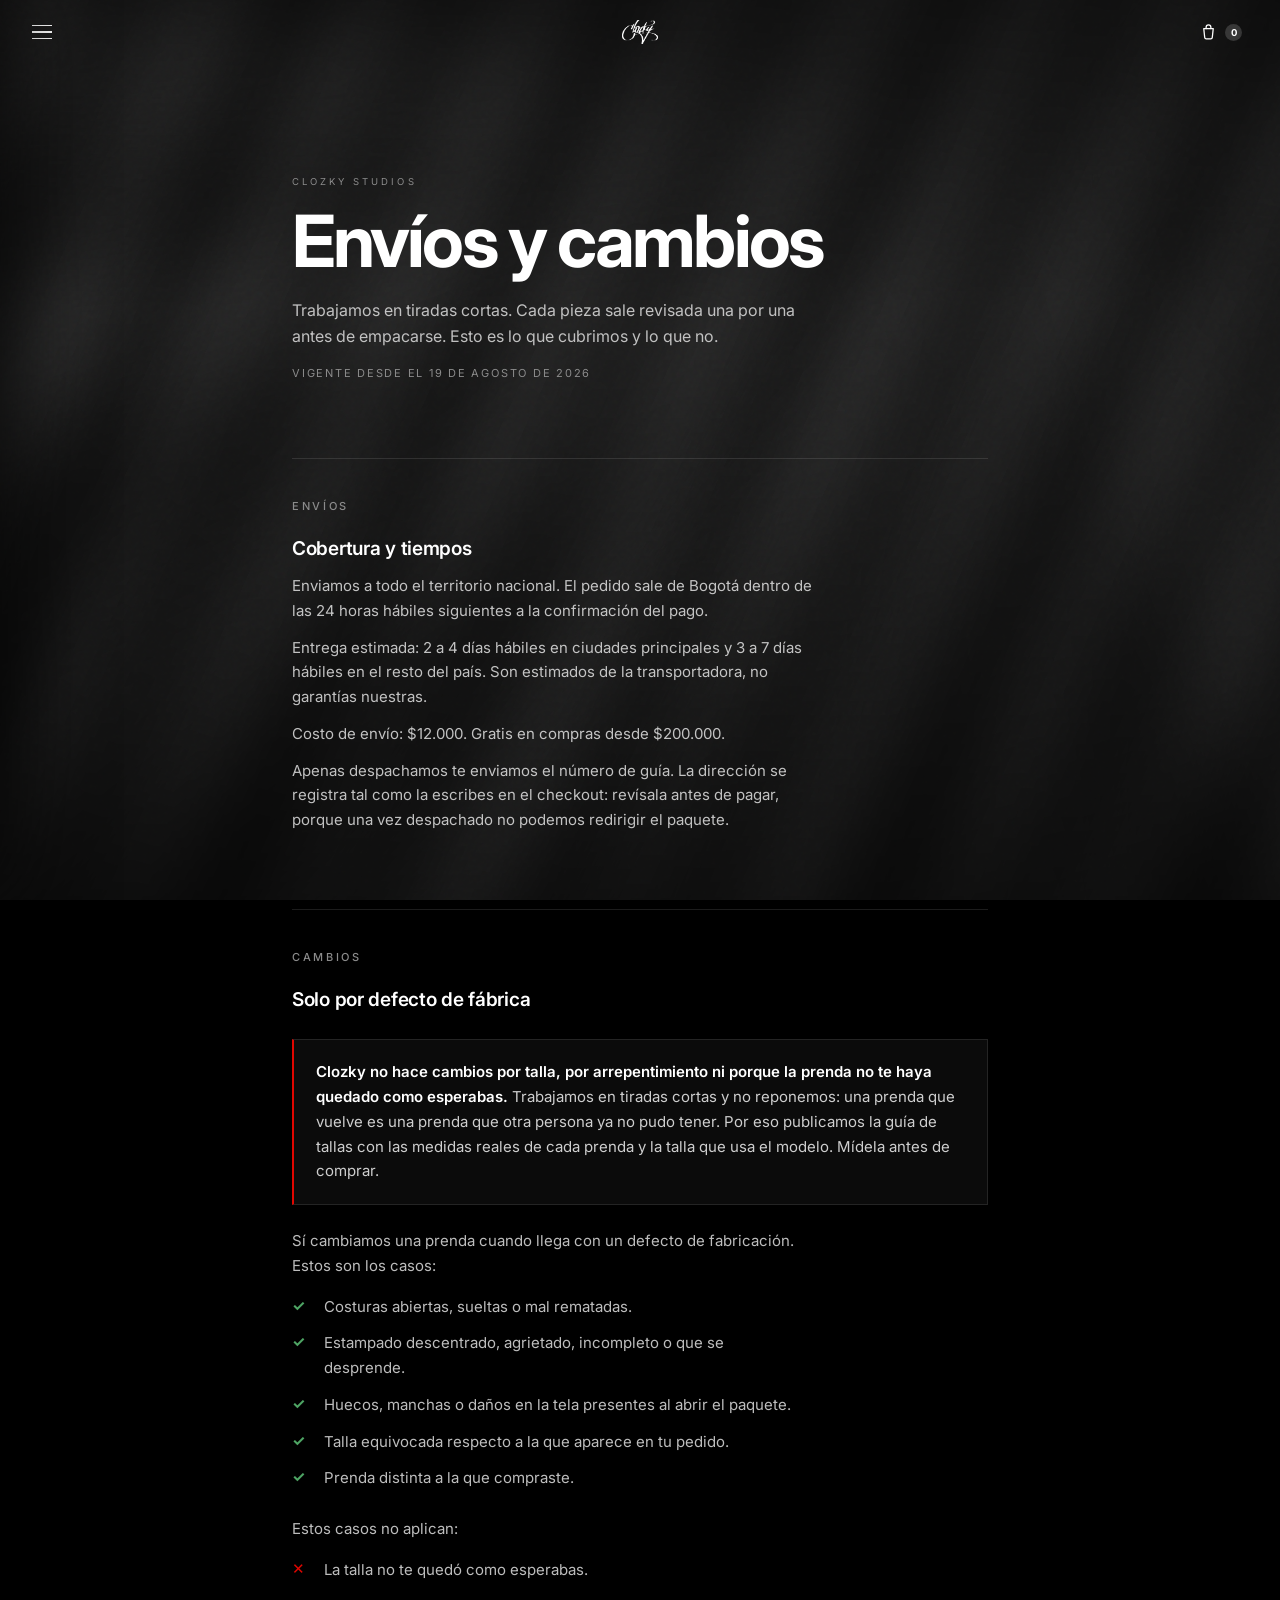
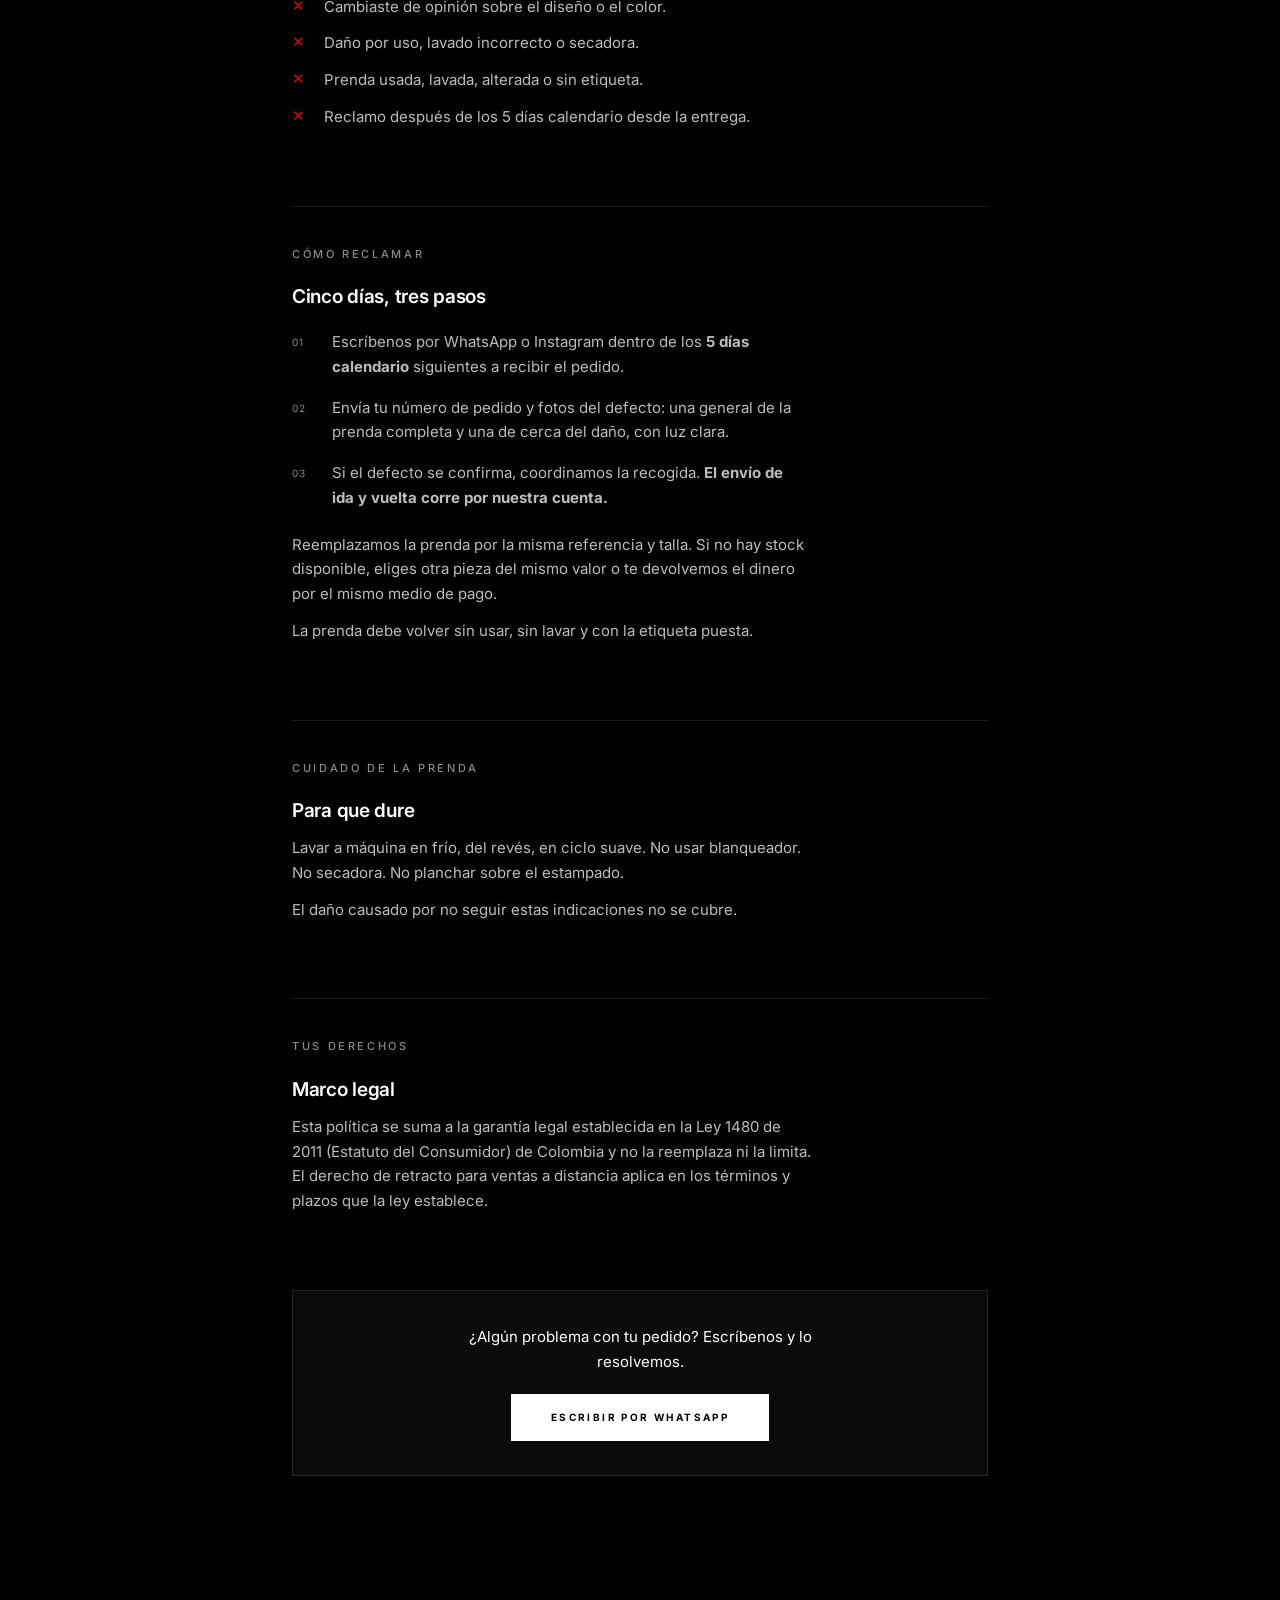
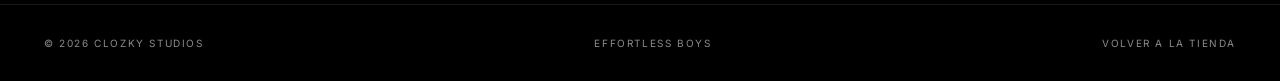
==== cambios.html @ a9b3b3fe "chore: guardar rediseño effortless y sanear el repo Todo el rediseño (shell.css/js, cart.js, product" ====
<!DOCTYPE html>
<html lang="es">
<head>
<meta charset="UTF-8">
<meta name="viewport" content="width=device-width, initial-scale=1.0">
<title>Envíos y cambios — Clozky</title>
<meta name="description" content="Política de envíos y cambios de Clozky Studios. Cambios únicamente por defecto de fábrica.">
<link rel="icon" type="image/png" href="assets/mascot.png">
<link rel="preconnect" href="https://fonts.googleapis.com">
<link rel="preconnect" href="https://fonts.gstatic.com" crossorigin>
<link href="https://fonts.googleapis.com/css2?family=Inter:wght@300;400;500;600;700&display=swap" rel="stylesheet">
<link rel="stylesheet" href="shell.css">
<style>
*,*::before,*::after{margin:0;padding:0;box-sizing:border-box}
html{scroll-behavior:smooth}
body{background:#000;color:#fff;font-family:'Inter',system-ui,sans-serif;
  font-size:15px;line-height:1.65;overflow-x:hidden;-webkit-font-smoothing:antialiased}
img{display:block;max-width:100%}
a{color:inherit}
button{font:inherit;color:inherit;background:none;border:0;cursor:pointer}

.doc{max-width:760px;margin:0 auto;
  padding:calc(var(--header-h) + clamp(48px,9vw,110px)) clamp(20px,5vw,32px) clamp(70px,10vw,130px)}

.doc__kicker{font-size:9.5px;letter-spacing:.32em;text-transform:uppercase;color:var(--gray-light)}
.doc h1{margin-top:16px;font-size:clamp(34px,7vw,72px);font-weight:700;
  letter-spacing:-.04em;line-height:.96}
.doc__lede{margin-top:22px;font-size:16px;color:rgba(255,255,255,.72);max-width:52ch}
.doc__updated{margin-top:14px;font-size:11px;letter-spacing:.16em;text-transform:uppercase;color:var(--gray-light)}

section{margin-top:clamp(44px,7vw,76px);padding-top:clamp(26px,4vw,38px);
  border-top:1px solid rgba(255,255,255,.11)}
section h2{font-size:11px;letter-spacing:.24em;text-transform:uppercase;
  color:var(--gray-light);font-weight:500;margin-bottom:18px}
section h3{font-size:19px;font-weight:600;letter-spacing:-.015em;margin-bottom:10px}
section p{color:rgba(255,255,255,.74);max-width:58ch}
section p + p{margin-top:12px}

ul{list-style:none;margin-top:16px;display:grid;gap:12px}
li{display:grid;grid-template-columns:20px 1fr;gap:12px;align-items:start;
  color:rgba(255,255,255,.74);max-width:56ch}
li .mk{font-weight:700;line-height:1.5}
li.yes .mk{color:#4ea564}
li.no  .mk{color:var(--red)}

.callout{
  margin-top:24px;padding:20px 22px;
  background:rgba(255,255,255,.045);
  border:1px solid rgba(255,255,255,.10);
  border-left:2px solid var(--red);
}
.callout p{color:rgba(255,255,255,.8);max-width:none}
.callout strong{color:#fff;font-weight:600}

.steps{counter-reset:s;margin-top:18px;display:grid;gap:16px}
.step{display:grid;grid-template-columns:26px 1fr;gap:14px;align-items:start}
.step::before{
  counter-increment:s;content:counter(s,decimal-leading-zero);
  font-size:10px;letter-spacing:.14em;color:var(--gray-light);padding-top:4px;
}
.step p{max-width:52ch}

.contact{
  margin-top:clamp(44px,7vw,76px);padding:clamp(24px,4vw,34px);
  background:rgba(255,255,255,.045);
  border:1px solid rgba(255,255,255,.10);
  text-align:center;
}
.contact p{margin:0 auto;max-width:44ch}
.contact a.cta{
  display:inline-block;margin-top:20px;padding:15px 40px;
  background:#fff;color:#000;text-decoration:none;
  font-size:10px;letter-spacing:.24em;text-transform:uppercase;font-weight:700;
  transition:transform 160ms var(--ease-out);
}
.contact a.cta:active{transform:scale(.98)}

footer{border-top:1px solid rgba(255,255,255,.09);padding:30px clamp(20px,5vw,44px);
  display:flex;justify-content:space-between;gap:18px;flex-wrap:wrap;
  font-size:10px;letter-spacing:.16em;text-transform:uppercase;color:var(--gray-light)}
footer a{text-decoration:none}
footer a:hover{color:#fff}
</style>
</head>
<body>

<div class="atmos" aria-hidden="true">
    <div class="atmos__layer atmos__layer--a"></div>
    <div class="atmos__layer atmos__layer--b"></div>
    <div class="atmos__scrim"></div>
    <div class="atmos__grain"></div>
</div>

<header class="hdr">
    <div class="hdr__side">
        <button class="burger" id="burger" aria-label="Abrir menú" aria-expanded="false" aria-controls="drawer">
            <span></span><span></span><span></span>
        </button>
    </div>
    <a class="hdr__logo" href="index.html" aria-label="Clozky — inicio"><img src="assets/logo.png" alt="Clozky"></a>
    <div class="hdr__side hdr__side--right">
        <button class="cartbtn" onclick="location.href='index.html#shop'" aria-label="Ir a la tienda">
            <svg viewBox="0 0 24 24" fill="none" stroke="currentColor" stroke-width="1.6"
                 stroke-linecap="round" stroke-linejoin="round" aria-hidden="true">
                <path d="M6 7h12l-1.2 11.2a2 2 0 0 1-2 1.8H9.2a2 2 0 0 1-2-1.8L6 7Z"/>
                <path d="M9 7V5.5a3 3 0 0 1 6 0V7"/>
            </svg>
            <span class="cartbtn__n" id="cart-count" data-n="0">0</span>
        </button>
    </div>
</header>

<div class="scrim" id="drawer-scrim"></div>
<aside class="drawer" id="drawer" aria-hidden="true" aria-label="Menú">
    <div class="drawer__top">
        <img src="assets/logo.png" alt="Clozky">
        <button class="drawer__close" data-drawer-close>Cerrar
            <svg width="12" height="12" viewBox="0 0 12 12" fill="none" stroke="currentColor" stroke-width="1.4" aria-hidden="true"><path d="M1 1l10 10M11 1L1 11"/></svg>
        </button>
    </div>
    <div class="drawer__body">
        <ul class="drawer__primary">
            <li><a href="producto.html?p=nograce">Best Seller <span class="tag">No Grace</span></a></li>
            <li><a href="gallery.html">Gallery</a></li>
            <li><a href="index.html#shop">Shop All</a></li>
            <li><a href="index.html#lookbook">Lookbook</a></li>
        </ul>
        <ul class="drawer__sub">
            <li><a href="index.html#brand">Nosotros</a></li>
            <li><a href="https://instagram.com/clozkystudios" target="_blank" rel="noopener">Instagram</a></li>
            <li><a href="cambios.html">Envíos y cambios</a></li>
        </ul>
        <div class="drawer__drop">
            <span class="lbl">Última cápsula</span>
            <a class="drawer__card" href="index.html#shop" aria-label="Ver la cápsula Saints or Sinners">
                <img src="assets/drop-blon.webp" alt="" loading="lazy">
            </a>
        </div>
    </div>
    <div class="drawer__foot">
        <a href="index.html#brand">Effortless Boys</a>
        <a href="cambios.html">Términos</a>
    </div>
</aside>

<main class="doc">
    <p class="doc__kicker">Clozky Studios</p>
    <h1>Envíos y cambios</h1>
    <p class="doc__lede">Trabajamos en tiradas cortas. Cada pieza sale revisada una por una
        antes de empacarse. Esto es lo que cubrimos y lo que no.</p>
    <p class="doc__updated">Vigente desde el 19 de agosto de 2026</p>

    <section>
        <h2>Envíos</h2>
        <h3>Cobertura y tiempos</h3>
        <p>Enviamos a todo el territorio nacional. El pedido sale de Bogotá dentro de
            las 24 horas hábiles siguientes a la confirmación del pago.</p>
        <p>Entrega estimada: 2 a 4 días hábiles en ciudades principales y 3 a 7 días
            hábiles en el resto del país. Son estimados de la transportadora, no
            garantías nuestras.</p>
        <p>Costo de envío: $12.000. Gratis en compras desde $200.000.</p>
        <p>Apenas despachamos te enviamos el número de guía. La dirección se registra
            tal como la escribes en el checkout: revísala antes de pagar, porque una
            vez despachado no podemos redirigir el paquete.</p>
    </section>

    <section>
        <h2>Cambios</h2>
        <h3>Solo por defecto de fábrica</h3>

        <div class="callout">
            <p><strong>Clozky no hace cambios por talla, por arrepentimiento ni porque
                la prenda no te haya quedado como esperabas.</strong> Trabajamos en
                tiradas cortas y no reponemos: una prenda que vuelve es una prenda que
                otra persona ya no pudo tener. Por eso publicamos la guía de tallas con
                las medidas reales de cada prenda y la talla que usa el modelo. Mídela
                antes de comprar.</p>
        </div>

        <p style="margin-top:24px">Sí cambiamos una prenda cuando llega con un defecto
            de fabricación. Estos son los casos:</p>

        <ul>
            <li class="yes"><span class="mk">✓</span><span>Costuras abiertas, sueltas o mal rematadas.</span></li>
            <li class="yes"><span class="mk">✓</span><span>Estampado descentrado, agrietado, incompleto o que se desprende.</span></li>
            <li class="yes"><span class="mk">✓</span><span>Huecos, manchas o daños en la tela presentes al abrir el paquete.</span></li>
            <li class="yes"><span class="mk">✓</span><span>Talla equivocada respecto a la que aparece en tu pedido.</span></li>
            <li class="yes"><span class="mk">✓</span><span>Prenda distinta a la que compraste.</span></li>
        </ul>

        <p style="margin-top:26px">Estos casos no aplican:</p>

        <ul>
            <li class="no"><span class="mk">✕</span><span>La talla no te quedó como esperabas.</span></li>
            <li class="no"><span class="mk">✕</span><span>Cambiaste de opinión sobre el diseño o el color.</span></li>
            <li class="no"><span class="mk">✕</span><span>Daño por uso, lavado incorrecto o secadora.</span></li>
            <li class="no"><span class="mk">✕</span><span>Prenda usada, lavada, alterada o sin etiqueta.</span></li>
            <li class="no"><span class="mk">✕</span><span>Reclamo después de los 5 días calendario desde la entrega.</span></li>
        </ul>
    </section>

    <section>
        <h2>Cómo reclamar</h2>
        <h3>Cinco días, tres pasos</h3>
        <div class="steps">
            <div class="step"><p>Escríbenos por WhatsApp o Instagram dentro de los
                <strong>5 días calendario</strong> siguientes a recibir el pedido.</p></div>
            <div class="step"><p>Envía tu número de pedido y fotos del defecto: una
                general de la prenda completa y una de cerca del daño, con luz clara.</p></div>
            <div class="step"><p>Si el defecto se confirma, coordinamos la recogida.
                <strong>El envío de ida y vuelta corre por nuestra cuenta.</strong></p></div>
        </div>
        <p style="margin-top:22px">Reemplazamos la prenda por la misma referencia y talla.
            Si no hay stock disponible, eliges otra pieza del mismo valor o te devolvemos
            el dinero por el mismo medio de pago.</p>
        <p>La prenda debe volver sin usar, sin lavar y con la etiqueta puesta.</p>
    </section>

    <section>
        <h2>Cuidado de la prenda</h2>
        <h3>Para que dure</h3>
        <p>Lavar a máquina en frío, del revés, en ciclo suave. No usar blanqueador.
            No secadora. No planchar sobre el estampado.</p>
        <p>El daño causado por no seguir estas indicaciones no se cubre.</p>
    </section>

    <section>
        <h2>Tus derechos</h2>
        <h3>Marco legal</h3>
        <p>Esta política se suma a la garantía legal establecida en la Ley 1480 de 2011
            (Estatuto del Consumidor) de Colombia y no la reemplaza ni la limita.
            El derecho de retracto para ventas a distancia aplica en los términos y
            plazos que la ley establece.</p>
    </section>

    <div class="contact">
        <p>¿Algún problema con tu pedido? Escríbenos y lo resolvemos.</p>
        <a class="cta" href="https://wa.me/573000000000" target="_blank" rel="noopener">Escribir por WhatsApp</a>
    </div>
</main>

<footer>
    <span>© 2026 Clozky Studios</span>
    <span>Effortless Boys</span>
    <span><a href="index.html">Volver a la tienda</a></span>
</footer>

<script src="cart.js" defer></script>
<script src="shell.js" defer></script>
</body>
</html>
---- shell.css ----
/* ============================================================
   CLOZKY — SHELL
   Atmósfera (motion blur), header limpio y menú lateral.
   Compartido por index.html, producto.html y gallery.html.
   ============================================================ */

:root{
  --black:#000;
  --white:#fff;
  --gray-light:#8b8b8b;
  --red:#E10600;
  --ease-out:cubic-bezier(0.23,1,0.32,1);
  --ease-drawer:cubic-bezier(0.32,0.72,0,1);
  --glass-brd:rgba(255,255,255,0.12);
  --glass-hi:rgba(255,255,255,0.20);
  --header-h:64px;

  /* Oscuridad global del fondo. 0 = foto cruda, 1 = casi negro.
     Sube si el texto no se lee; baja si quieres el gris más presente. */
  --atmos-veil:0.38;
}

/* ------------------------------------------------------------
   1. ATMÓSFERA — larga exposición en movimiento
   Los rayos salen de un repeating-conic-gradient desenfocado.
   El desenfoque se rasteriza UNA vez; sólo animamos transform,
   que va por GPU. Por eso gira sin costar frames.
   ------------------------------------------------------------ */
.atmos{
  position:fixed; inset:0; z-index:-1;
  overflow:hidden; pointer-events:none;
  background:#232323;              /* base gris oscuro, NO negro plano */
}

.atmos__layer{
  position:absolute;
  /* más grande que la pantalla: al girar nunca asoma el borde */
  top:-60%; left:-60%; width:220%; height:220%;
  transform-origin:50% 50%;
  will-change:transform;
}

/* Capa A — barrido diagonal: las estelas largas de la referencia.
   Gradiente lineal repetido e inclinado; el blur lo convierte en velocidad. */
.atmos__layer--a{
  background:repeating-linear-gradient(114deg,
    #0b0b0b 0px,  #3c3c3c 26px, #7e7e7e 52px, #4a4a4a 88px,
    #141414 124px, #656565 158px, #2c2c2c 196px, #8d8d8d 228px,
    #101010 268px, #414141 300px);
  filter:blur(42px) contrast(1.16);
  animation:atmos-drift 120s linear infinite;
}

/* Capa B — remolino: rompe la regularidad de las franjas
   y crea las zonas donde la luz se arremolina. */
.atmos__layer--b{
  background:repeating-conic-gradient(from 128deg at 63% 34%,
    #141414 0deg, #6f6f6f 9deg, #262626 18deg, #8a8a8a 27deg,
    #1c1c1c 37deg, #565656 48deg, #2e2e2e 60deg);
  filter:blur(58px) contrast(1.08);
  mix-blend-mode:overlay;
  opacity:.7;
  animation:atmos-spin-rev 190s linear infinite;
}

/* Velo: sólo lo justo para que el texto blanco tenga contraste.
   --atmos-veil sube o baja la oscuridad de TODO el sitio de un tirón. */
.atmos__scrim{
  position:absolute; inset:0;
  background:
    radial-gradient(125% 95% at 50% 40%,
      rgba(0,0,0,0) 0%,
      rgba(0,0,0,calc(var(--atmos-veil,0.30) * 0.7)) 55%,
      rgba(0,0,0,calc(var(--atmos-veil,0.30) * 1.5)) 100%),
    linear-gradient(180deg,
      rgba(0,0,0,calc(var(--atmos-veil,0.30) * 1.1)) 0%,
      rgba(0,0,0,calc(var(--atmos-veil,0.30) * 0.35)) 34%,
      rgba(0,0,0,calc(var(--atmos-veil,0.30) * 1.2)) 100%);
}

/* Grano de película: es lo que le da el polvo de la referencia */
.atmos__grain{
  position:absolute; inset:0; mix-blend-mode:overlay; opacity:1;
  background-image:url("data:image/svg+xml,%3Csvg viewBox='0 0 256 256' xmlns='http://www.w3.org/2000/svg'%3E%3Cfilter id='n'%3E%3CfeTurbulence type='fractalNoise' baseFrequency='0.78' numOctaves='4' stitchTiles='stitch'/%3E%3C/filter%3E%3Crect width='100%25' height='100%25' filter='url(%23n)' opacity='0.16'/%3E%3C/svg%3E");
}

/* Deriva lenta en la diagonal de las estelas: parece exposición viva */
@keyframes atmos-drift{
  from{ transform:translate3d(0,0,0) scale(1.04); }
  50% { transform:translate3d(-6%,-4%,0) scale(1.10); }
  to  { transform:translate3d(0,0,0) scale(1.04); }
}
@keyframes atmos-spin-rev{
  from{ transform:rotate(360deg) scale(1.04); }
  to  { transform:rotate(0deg)   scale(1.04); }
}

/* Móvil: menos desenfoque (es lo caro) y sin movimiento */
@media (max-width:820px){
  .atmos__layer--a{ filter:blur(30px) contrast(1.18); animation:none; transform:scale(1.06); }
  .atmos__layer--b{ filter:blur(42px); animation:none; }
}

/* ------------------------------------------------------------
   2. HEADER — sin barra. Sólo tres cosas flotando.
   ------------------------------------------------------------ */
.hdr{
  position:fixed; top:0; left:0; right:0; z-index:900;
  height:var(--header-h);
  display:grid; grid-template-columns:1fr auto 1fr; align-items:center;
  padding:0 clamp(14px,2.6vw,32px);
  background:none; border:0;
  /* degradado sutil para que el texto se lea sobre cualquier foto */
  -webkit-mask-image:none;
}
.hdr::before{
  content:''; position:absolute; inset:0; z-index:-1; pointer-events:none;
  background:linear-gradient(180deg, rgba(0,0,0,0.55) 0%, rgba(0,0,0,0) 100%);
  opacity:0; transition:opacity .4s ease;
}
.hdr.is-scrolled::before{ opacity:1; }

.hdr__side{ display:flex; align-items:center; gap:14px; }
.hdr__side--right{ justify-content:flex-end; }

/* Botón hamburguesa */
.burger{
  display:flex; flex-direction:column; justify-content:center; gap:5px;
  width:34px; height:34px; padding:0;
  background:none; border:0; cursor:pointer;
  transition:transform 160ms var(--ease-out);
}
.burger:active{ transform:scale(0.94); }
.burger span{
  display:block; width:20px; height:1.5px; background:var(--white);
  transition:transform 300ms var(--ease-out), opacity 200ms ease;
}

/* Logo centrado */
.hdr__logo{ display:flex; align-items:center; justify-self:center; }
.hdr__logo img{ height:24px; width:auto; filter:brightness(0) invert(1); display:block; }

/* Carrito */
.cartbtn{
  display:flex; align-items:center; gap:7px;
  background:none; border:0; color:var(--white); cursor:pointer;
  padding:6px; transition:transform 160ms var(--ease-out);
}
.cartbtn:active{ transform:scale(0.95); }
.cartbtn svg{ width:19px; height:19px; display:block; }
.cartbtn__n{
  min-width:17px; height:17px; padding:0 5px; border-radius:100px;
  background:rgba(255,255,255,0.16); color:var(--white);
  font-size:9.5px; font-weight:700; line-height:17px; text-align:center;
  transition:background .25s ease, transform 220ms var(--ease-out);
}
.cartbtn__n:not([data-n="0"]){ background:var(--red); }
.cartbtn__n.bump{ transform:scale(1.3); }

/* ------------------------------------------------------------
   3. MENÚ LATERAL
   ------------------------------------------------------------ */
.scrim{
  position:fixed; inset:0; z-index:940;
  background:rgba(0,0,0,0.5); backdrop-filter:blur(3px);
  opacity:0; pointer-events:none; transition:opacity 400ms ease;
}
.scrim.is-open{ opacity:1; pointer-events:auto; }

.drawer{
  position:fixed; top:0; left:0; bottom:0; z-index:950;
  width:min(400px,86vw);
  display:flex; flex-direction:column;
  background:rgba(10,10,10,0.72);
  backdrop-filter:blur(30px) saturate(150%);
  -webkit-backdrop-filter:blur(30px) saturate(150%);
  border-right:1px solid var(--glass-brd);
  box-shadow:inset -1px 0 0 rgba(255,255,255,0.06), 24px 0 70px rgba(0,0,0,0.6);
  transform:translateX(-101%);
  transition:transform 480ms var(--ease-drawer);
}
.drawer.is-open{ transform:none; }

.drawer__top{
  display:flex; align-items:center; justify-content:space-between;
  height:var(--header-h); padding:0 24px;
  border-bottom:1px solid rgba(255,255,255,0.09);
}
.drawer__top img{ height:22px; width:auto; filter:brightness(0) invert(1); display:block; }
.drawer__close{
  display:flex; align-items:center; gap:9px;
  font-size:10px; letter-spacing:.2em; text-transform:uppercase;
  color:rgba(255,255,255,.7); background:none; border:0; cursor:pointer;
  transition:color .2s ease;
}
.drawer__close:hover{ color:var(--white); }

.drawer__body{ flex:1; overflow-y:auto; padding:34px 24px 24px; }

.drawer__primary{ list-style:none; display:grid; gap:2px; margin-bottom:34px; }
.drawer__primary a{
  display:flex; align-items:center; justify-content:space-between;
  padding:11px 0; color:var(--white); text-decoration:none;
  font-size:17px; font-weight:700; letter-spacing:.02em; text-transform:uppercase;
  opacity:0; transform:translateX(-12px);
  transition:opacity 420ms var(--ease-out), transform 420ms var(--ease-out), color .2s ease;
}
.drawer.is-open .drawer__primary a{ opacity:1; transform:none; }
.drawer__primary li:nth-child(1) a{ transition-delay:110ms; }
.drawer__primary li:nth-child(2) a{ transition-delay:150ms; }
.drawer__primary li:nth-child(3) a{ transition-delay:190ms; }
.drawer__primary li:nth-child(4) a{ transition-delay:230ms; }
.drawer__primary a:hover{ color:var(--red); }
.drawer__primary .tag{
  font-size:9px; letter-spacing:.18em; font-weight:600;
  color:var(--black); background:var(--white);
  padding:3px 8px; border-radius:100px;
}

.drawer__sub{ list-style:none; display:grid; gap:10px; padding-top:26px; border-top:1px solid rgba(255,255,255,0.09); }
.drawer__sub a{
  color:rgba(255,255,255,.68); text-decoration:none;
  font-size:11px; letter-spacing:.18em; text-transform:uppercase;
  transition:color .2s ease;
}
.drawer__sub a:hover{ color:var(--white); }

/* Tarjeta del drop */
.drawer__drop{ margin-top:34px; }
.drawer__drop .lbl{
  font-size:9.5px; letter-spacing:.22em; text-transform:uppercase;
  color:var(--gray-light); margin-bottom:12px; display:block;
}
/* La foto se ve entera: 'contain' sobre un fondo propio, con margen.
   Con 'cover' se cortaba la cabeza o los pies del modelo. */
.drawer__card{
  position:relative; display:block; overflow:hidden; text-decoration:none;
  background:rgba(255,255,255,0.04);
  border:1px solid rgba(255,255,255,0.08);
  padding:10px;
}
.drawer__card img{
  width:100%; aspect-ratio:4/5; object-fit:contain; display:block;
  transition:transform 700ms var(--ease-out);
}
@media (hover:hover) and (pointer:fine){
  .drawer__card:hover img{ transform:scale(1.03); }
}

.drawer__foot{
  display:flex; gap:18px; flex-wrap:wrap;
  padding:18px 24px; border-top:1px solid rgba(255,255,255,0.09);
}
.drawer__foot a{
  font-size:9.5px; letter-spacing:.18em; text-transform:uppercase;
  color:rgba(255,255,255,.55); text-decoration:none; transition:color .2s ease;
}
.drawer__foot a:hover{ color:var(--white); }

/* ------------------------------------------------------------
   4. Accesibilidad
   ------------------------------------------------------------ */
@media (prefers-reduced-motion:reduce){
  .atmos__layer--a,.atmos__layer--b{ animation:none; }
  .drawer,.scrim,.drawer__primary a{ transition-duration:.01ms; }
  .drawer__primary a{ opacity:1; transform:none; }
}
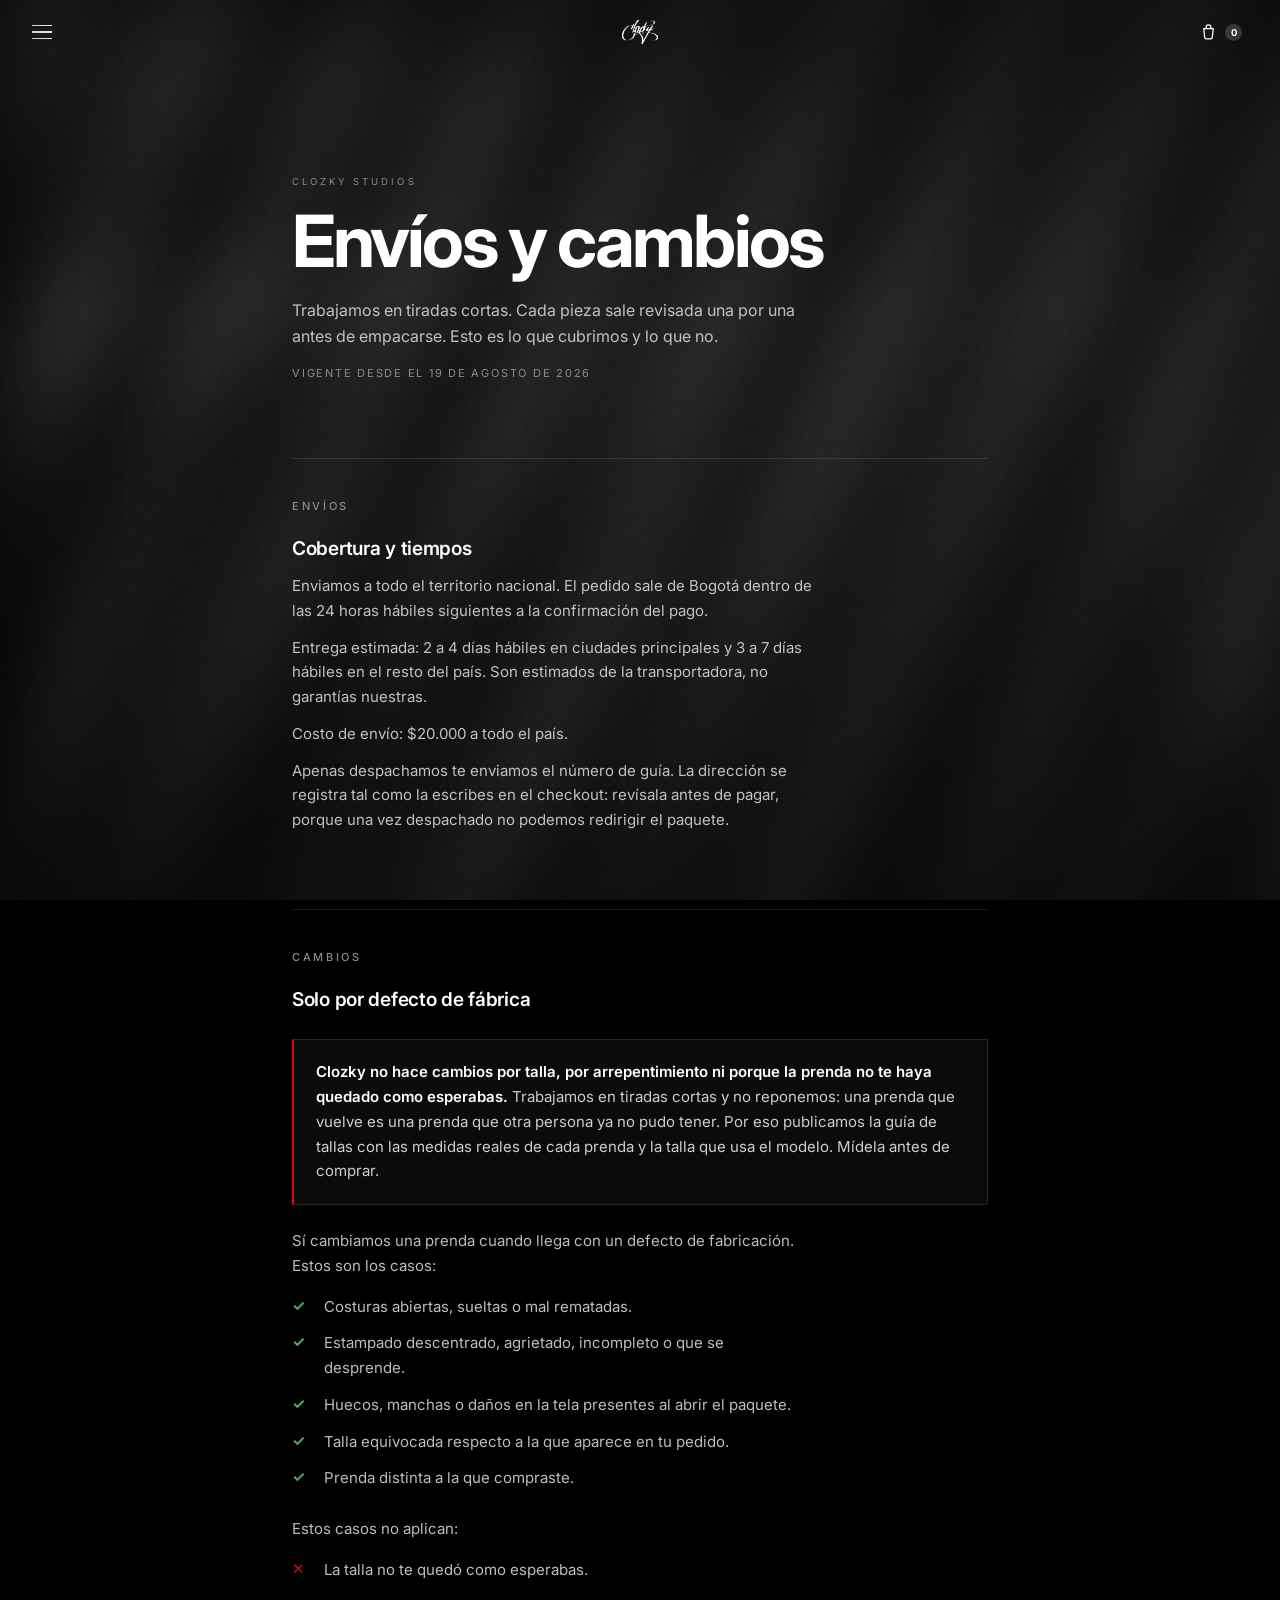
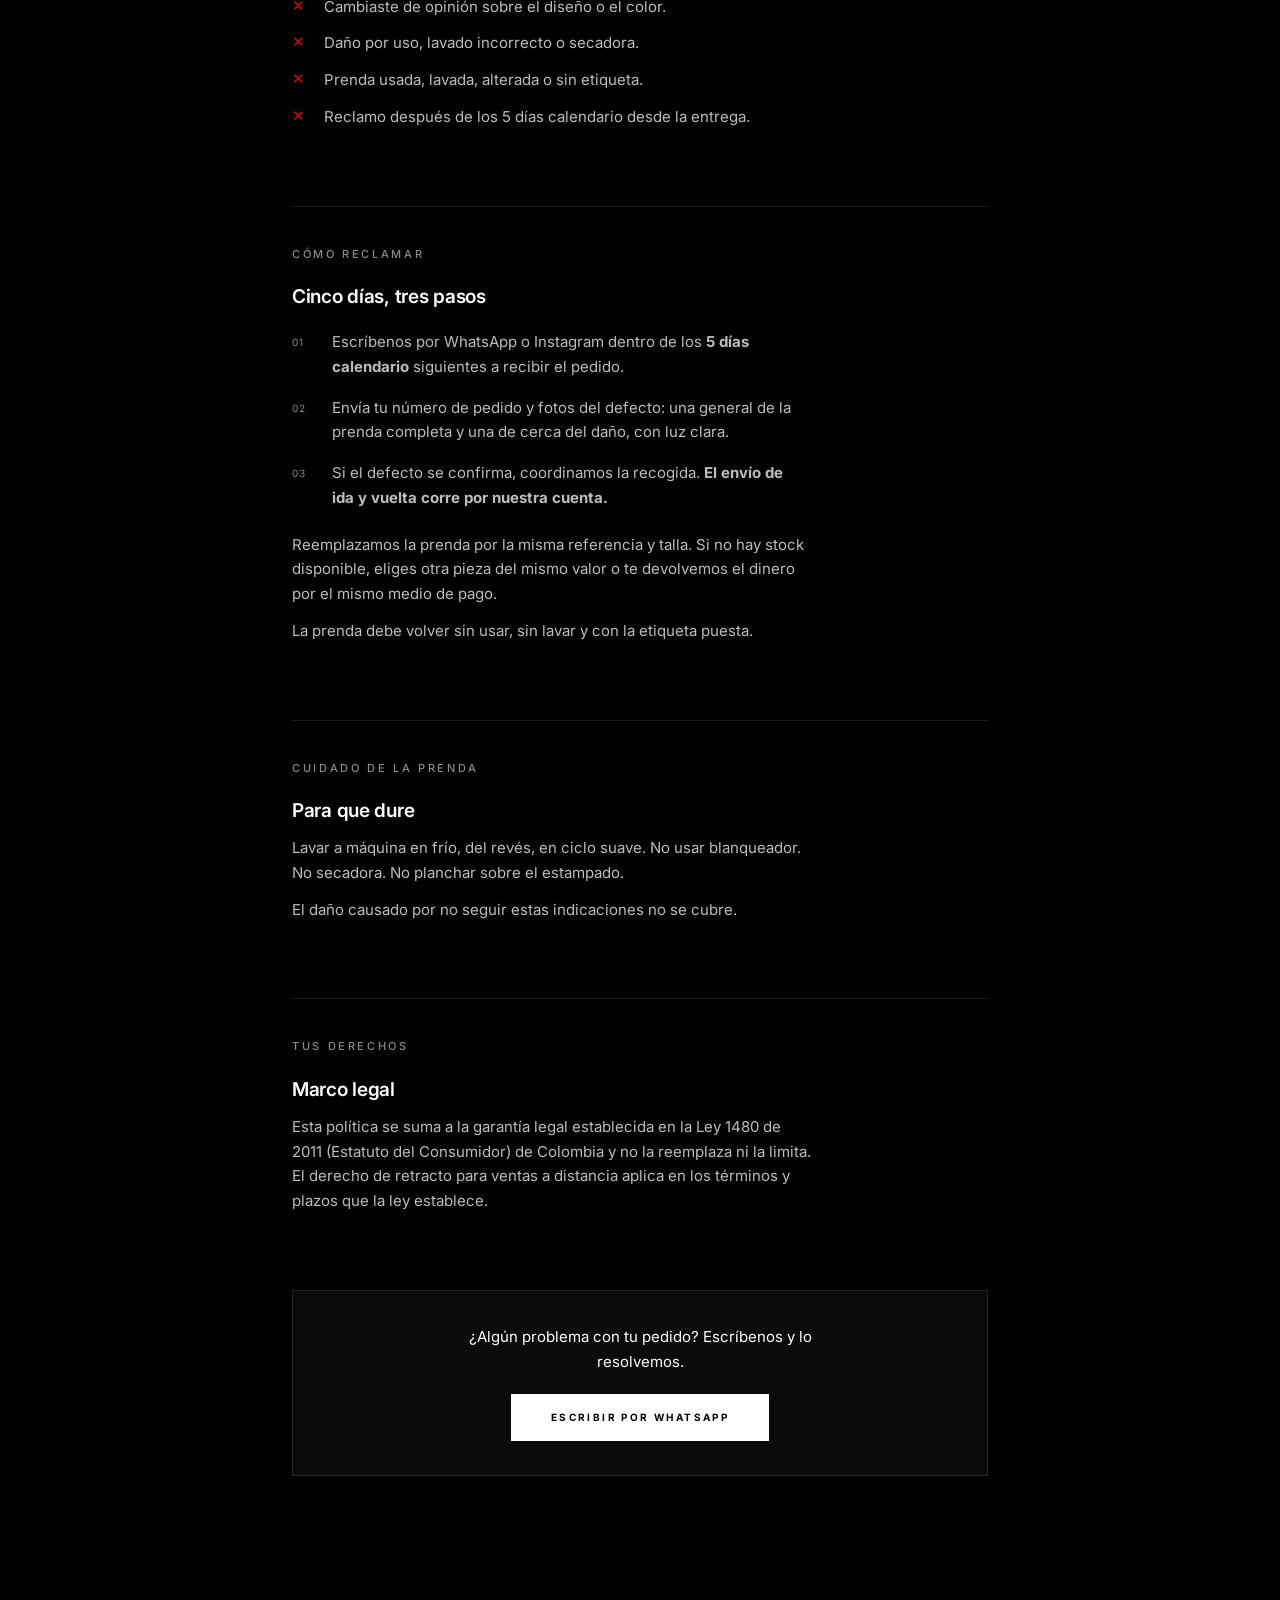
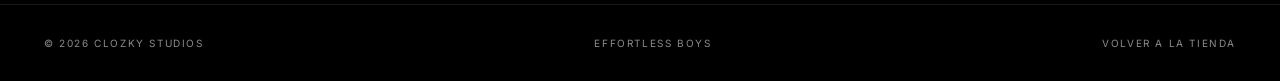
==== commit f60f5b80: "feat: el envio cuesta 20.000 y se cobra siempre Antes eran 12.000 con envio gratis desde 200.000. Co" ====
--- a/cambios.html
+++ b/cambios.html
@@ -158,7 +158,7 @@
         <p>Entrega estimada: 2 a 4 días hábiles en ciudades principales y 3 a 7 días
             hábiles en el resto del país. Son estimados de la transportadora, no
             garantías nuestras.</p>
-        <p>Costo de envío: $12.000. Gratis en compras desde $200.000.</p>
+        <p>Costo de envío: $20.000 a todo el país.</p>
         <p>Apenas despachamos te enviamos el número de guía. La dirección se registra
             tal como la escribes en el checkout: revísala antes de pagar, porque una
             vez despachado no podemos redirigir el paquete.</p>
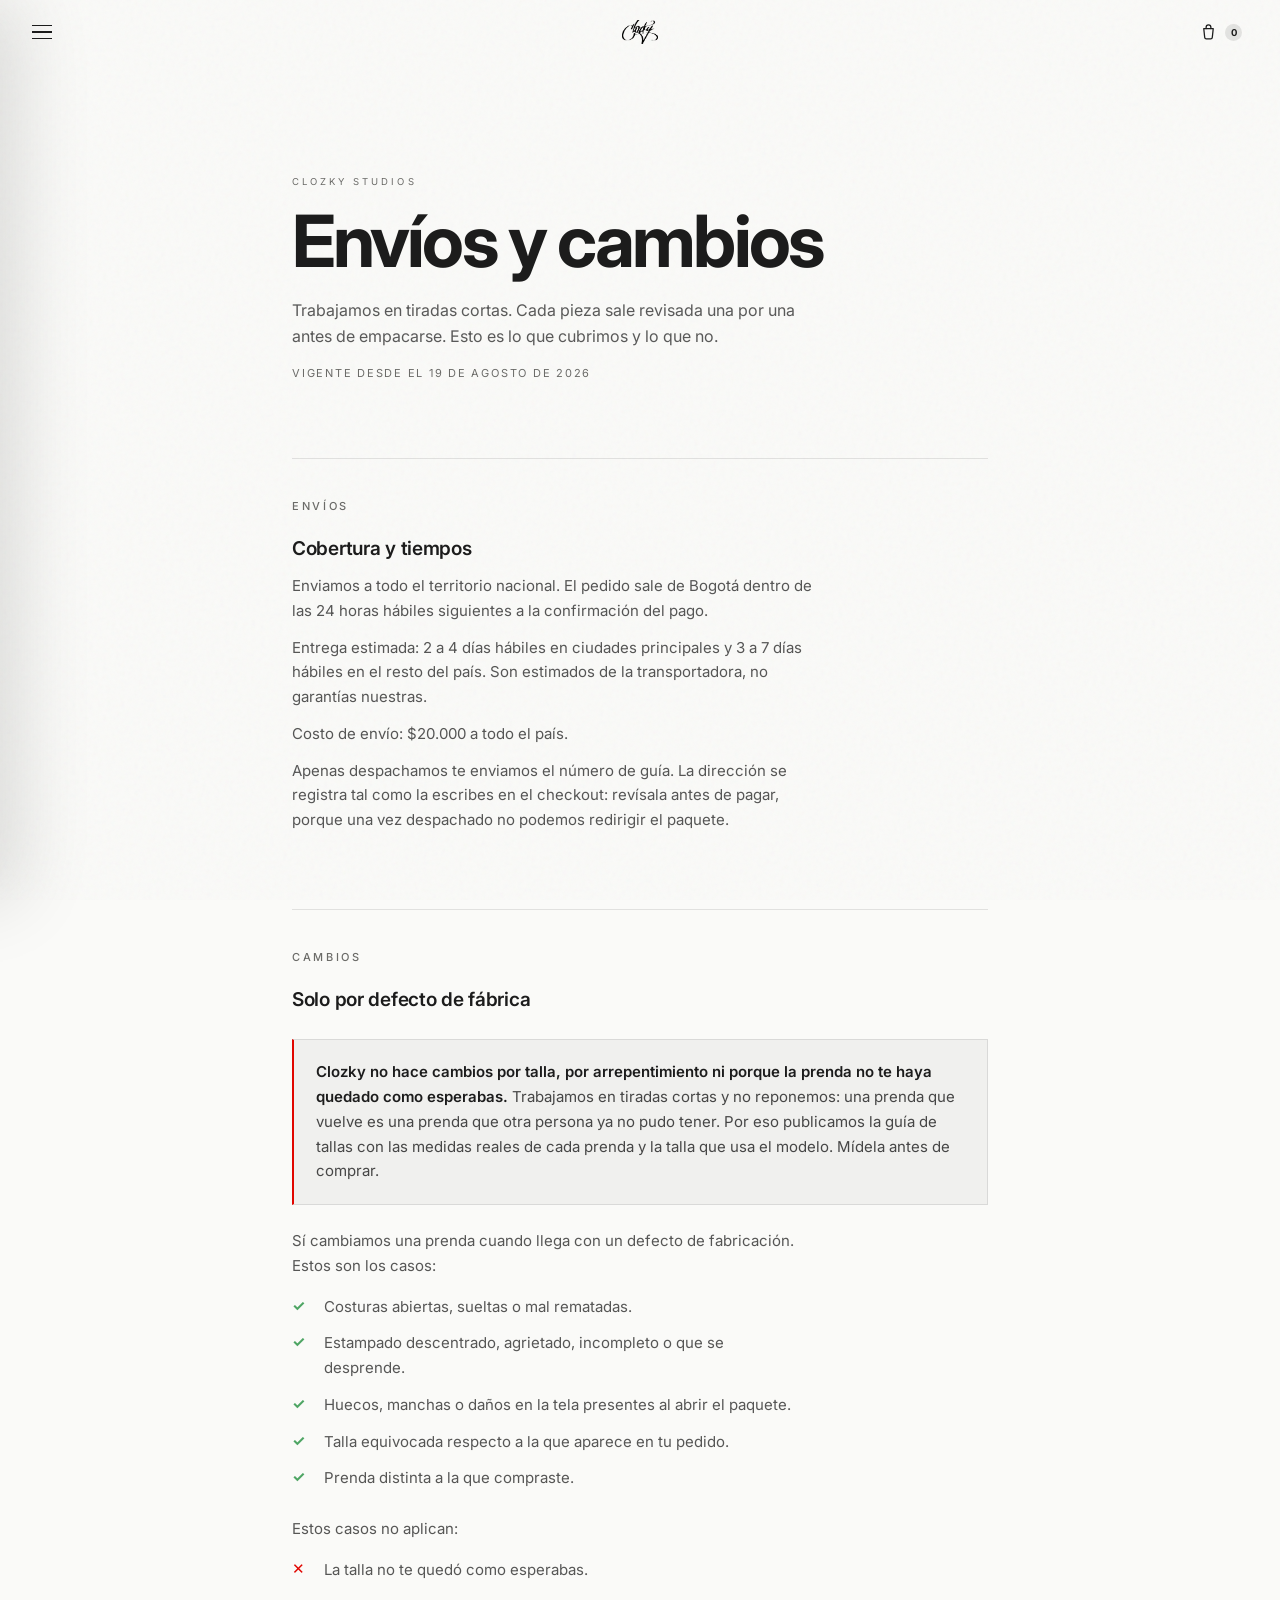
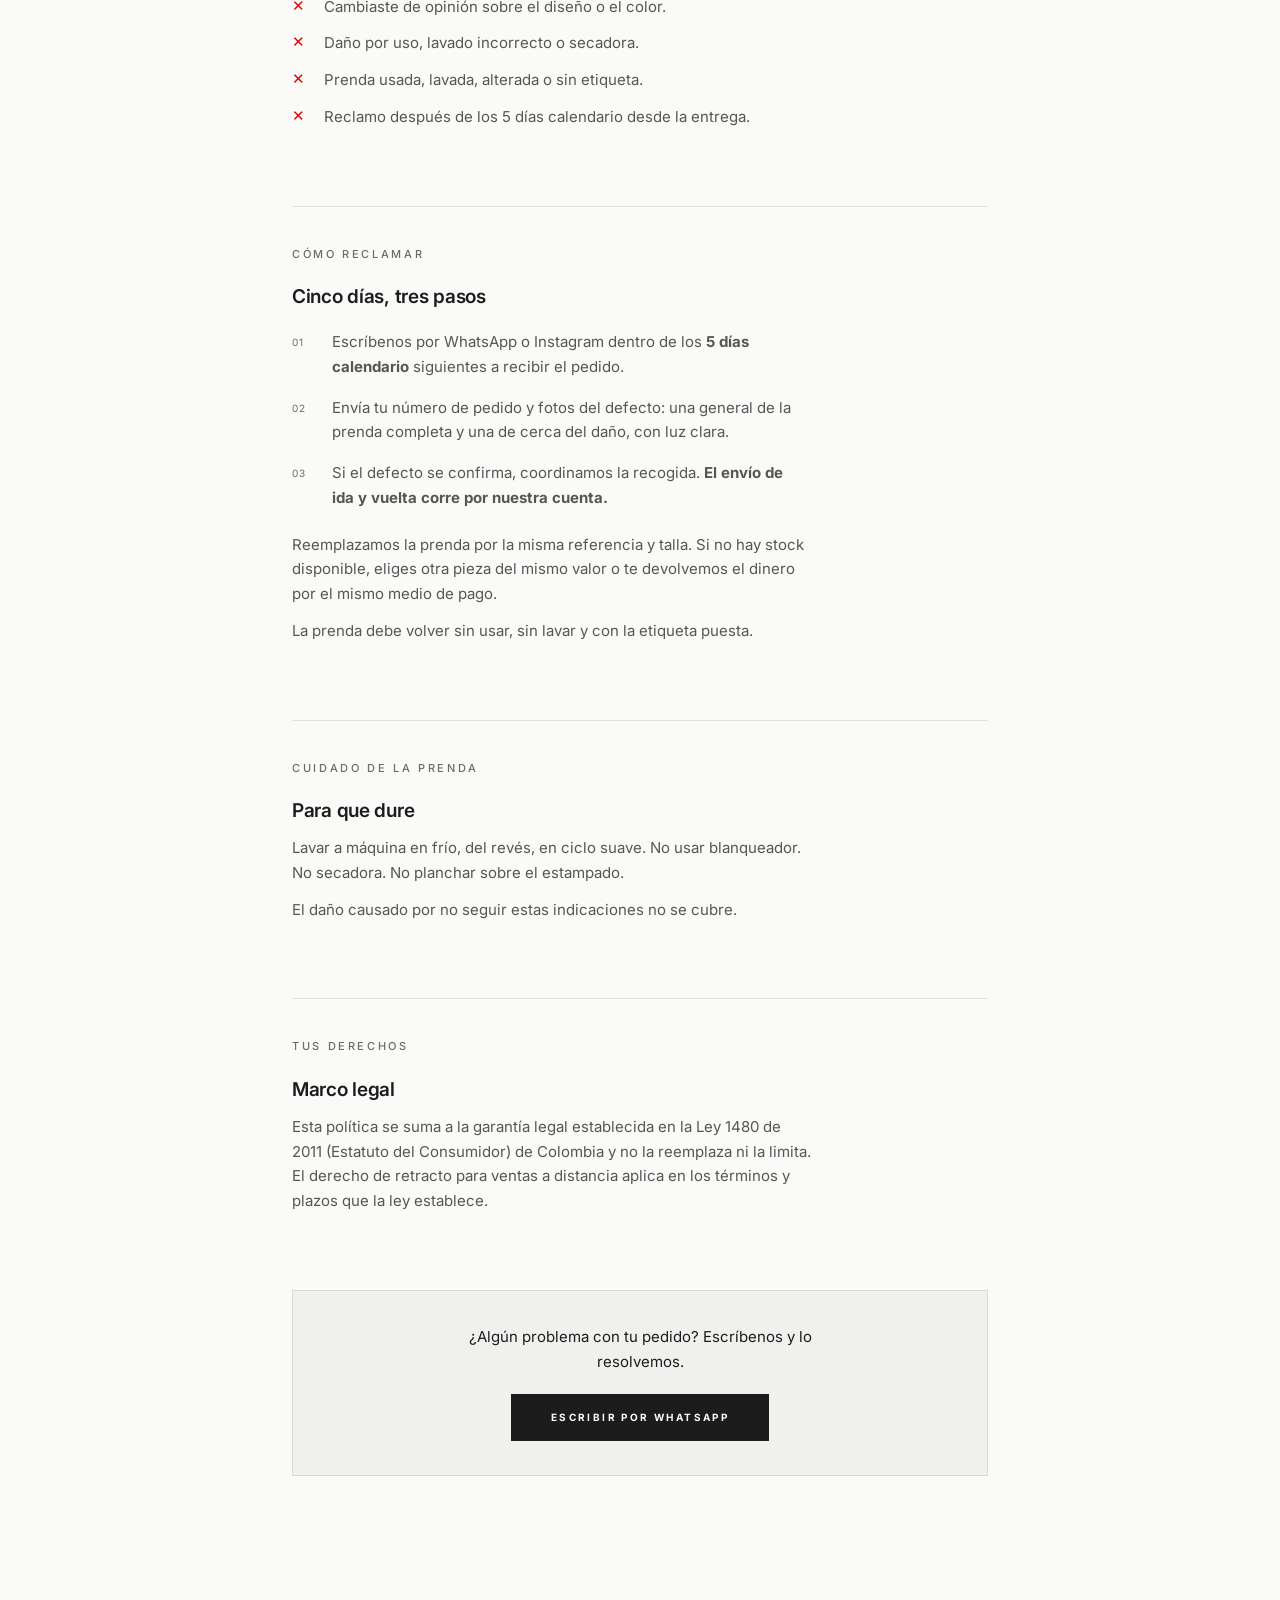
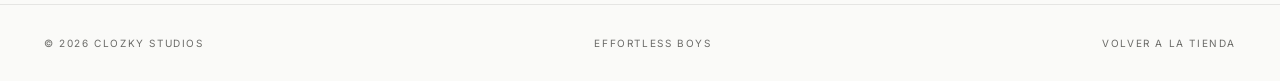
==== commit d904ea0b: "Switch store to light theme and add remove button to bag Light palette (paper #FAFAF8 / ink #1C1C1C)" ====
--- a/cambios.html
+++ b/cambios.html
@@ -13,7 +13,7 @@
 <style>
 *,*::before,*::after{margin:0;padding:0;box-sizing:border-box}
 html{scroll-behavior:smooth}
-body{background:#000;color:#fff;font-family:'Inter',system-ui,sans-serif;
+body{background:var(--paper);color:var(--ink);font-family:'Inter',system-ui,sans-serif;
   font-size:15px;line-height:1.65;overflow-x:hidden;-webkit-font-smoothing:antialiased}
 img{display:block;max-width:100%}
 a{color:inherit}
@@ -25,32 +25,32 @@
 .doc__kicker{font-size:9.5px;letter-spacing:.32em;text-transform:uppercase;color:var(--gray-light)}
 .doc h1{margin-top:16px;font-size:clamp(34px,7vw,72px);font-weight:700;
   letter-spacing:-.04em;line-height:.96}
-.doc__lede{margin-top:22px;font-size:16px;color:rgba(255,255,255,.72);max-width:52ch}
+.doc__lede{margin-top:22px;font-size:16px;color:rgba(28,28,28,.72);max-width:52ch}
 .doc__updated{margin-top:14px;font-size:11px;letter-spacing:.16em;text-transform:uppercase;color:var(--gray-light)}
 
 section{margin-top:clamp(44px,7vw,76px);padding-top:clamp(26px,4vw,38px);
-  border-top:1px solid rgba(255,255,255,.11)}
+  border-top:1px solid rgba(28,28,28,.11)}
 section h2{font-size:11px;letter-spacing:.24em;text-transform:uppercase;
   color:var(--gray-light);font-weight:500;margin-bottom:18px}
 section h3{font-size:19px;font-weight:600;letter-spacing:-.015em;margin-bottom:10px}
-section p{color:rgba(255,255,255,.74);max-width:58ch}
+section p{color:rgba(28,28,28,.74);max-width:58ch}
 section p + p{margin-top:12px}
 
 ul{list-style:none;margin-top:16px;display:grid;gap:12px}
 li{display:grid;grid-template-columns:20px 1fr;gap:12px;align-items:start;
-  color:rgba(255,255,255,.74);max-width:56ch}
+  color:rgba(28,28,28,.74);max-width:56ch}
 li .mk{font-weight:700;line-height:1.5}
 li.yes .mk{color:#4ea564}
 li.no  .mk{color:var(--red)}
 
 .callout{
   margin-top:24px;padding:20px 22px;
-  background:rgba(255,255,255,.045);
-  border:1px solid rgba(255,255,255,.10);
+  background:rgba(28,28,28,.045);
+  border:1px solid rgba(28,28,28,.10);
   border-left:2px solid var(--red);
 }
-.callout p{color:rgba(255,255,255,.8);max-width:none}
-.callout strong{color:#fff;font-weight:600}
+.callout p{color:rgba(28,28,28,.8);max-width:none}
+.callout strong{color:var(--ink);font-weight:600}
 
 .steps{counter-reset:s;margin-top:18px;display:grid;gap:16px}
 .step{display:grid;grid-template-columns:26px 1fr;gap:14px;align-items:start}
@@ -62,32 +62,29 @@
 
 .contact{
   margin-top:clamp(44px,7vw,76px);padding:clamp(24px,4vw,34px);
-  background:rgba(255,255,255,.045);
-  border:1px solid rgba(255,255,255,.10);
+  background:rgba(28,28,28,.045);
+  border:1px solid rgba(28,28,28,.10);
   text-align:center;
 }
 .contact p{margin:0 auto;max-width:44ch}
 .contact a.cta{
   display:inline-block;margin-top:20px;padding:15px 40px;
-  background:#fff;color:#000;text-decoration:none;
+  background:var(--ink);color:var(--paper);text-decoration:none;
   font-size:10px;letter-spacing:.24em;text-transform:uppercase;font-weight:700;
   transition:transform 160ms var(--ease-out);
 }
 .contact a.cta:active{transform:scale(.98)}
 
-footer{border-top:1px solid rgba(255,255,255,.09);padding:30px clamp(20px,5vw,44px);
+footer{border-top:1px solid rgba(28,28,28,.09);padding:30px clamp(20px,5vw,44px);
   display:flex;justify-content:space-between;gap:18px;flex-wrap:wrap;
   font-size:10px;letter-spacing:.16em;text-transform:uppercase;color:var(--gray-light)}
 footer a{text-decoration:none}
-footer a:hover{color:#fff}
+footer a:hover{color:var(--ink)}
 </style>
 </head>
 <body>
 
 <div class="atmos" aria-hidden="true">
-    <div class="atmos__layer atmos__layer--a"></div>
-    <div class="atmos__layer atmos__layer--b"></div>
-    <div class="atmos__scrim"></div>
     <div class="atmos__grain"></div>
 </div>
 
@@ -123,7 +120,6 @@
             <li><a href="producto.html?p=nograce">Best Seller <span class="tag">No Grace</span></a></li>
             <li><a href="gallery.html">Gallery</a></li>
             <li><a href="index.html#shop">Shop All</a></li>
-            <li><a href="index.html#lookbook">Lookbook</a></li>
         </ul>
         <ul class="drawer__sub">
             <li><a href="index.html#brand">Nosotros</a></li>
--- a/shell.css
+++ b/shell.css
@@ -1,108 +1,38 @@
 /* ============================================================
    CLOZKY — SHELL
-   Atmósfera (motion blur), header limpio y menú lateral.
+   Fondo claro, header limpio y menú lateral.
    Compartido por index.html, producto.html y gallery.html.
    ============================================================ */
 
 :root{
-  --black:#000;
-  --white:#fff;
-  --gray-light:#8b8b8b;
+  --paper:#FAFAF8;
+  --ink:#1C1C1C;
+  --gray-light:#6B6B68;
   --red:#E10600;
   --ease-out:cubic-bezier(0.23,1,0.32,1);
   --ease-drawer:cubic-bezier(0.32,0.72,0,1);
-  --glass-brd:rgba(255,255,255,0.12);
-  --glass-hi:rgba(255,255,255,0.20);
+  --glass-brd:rgba(28,28,28,0.12);
+  --glass-hi:rgba(28,28,28,0.20);
   --header-h:64px;
-
-  /* Oscuridad global del fondo. 0 = foto cruda, 1 = casi negro.
-     Sube si el texto no se lee; baja si quieres el gris más presente. */
-  --atmos-veil:0.38;
-}
-
-/* ------------------------------------------------------------
-   1. ATMÓSFERA — larga exposición en movimiento
-   Los rayos salen de un repeating-conic-gradient desenfocado.
-   El desenfoque se rasteriza UNA vez; sólo animamos transform,
-   que va por GPU. Por eso gira sin costar frames.
+}
+
+/* ------------------------------------------------------------
+   1. FONDO — claro, con un grano muy leve para que no se vea plano.
+   (Antes era un motion blur oscuro; el sitio pasó a claro el 2026-10-24.)
    ------------------------------------------------------------ */
 .atmos{
   position:fixed; inset:0; z-index:-1;
   overflow:hidden; pointer-events:none;
-  background:#232323;              /* base gris oscuro, NO negro plano */
-}
-
-.atmos__layer{
-  position:absolute;
-  /* más grande que la pantalla: al girar nunca asoma el borde */
-  top:-60%; left:-60%; width:220%; height:220%;
-  transform-origin:50% 50%;
-  will-change:transform;
-}
-
-/* Capa A — barrido diagonal: las estelas largas de la referencia.
-   Gradiente lineal repetido e inclinado; el blur lo convierte en velocidad. */
-.atmos__layer--a{
-  background:repeating-linear-gradient(114deg,
-    #0b0b0b 0px,  #3c3c3c 26px, #7e7e7e 52px, #4a4a4a 88px,
-    #141414 124px, #656565 158px, #2c2c2c 196px, #8d8d8d 228px,
-    #101010 268px, #414141 300px);
-  filter:blur(42px) contrast(1.16);
-  animation:atmos-drift 120s linear infinite;
-}
-
-/* Capa B — remolino: rompe la regularidad de las franjas
-   y crea las zonas donde la luz se arremolina. */
-.atmos__layer--b{
-  background:repeating-conic-gradient(from 128deg at 63% 34%,
-    #141414 0deg, #6f6f6f 9deg, #262626 18deg, #8a8a8a 27deg,
-    #1c1c1c 37deg, #565656 48deg, #2e2e2e 60deg);
-  filter:blur(58px) contrast(1.08);
-  mix-blend-mode:overlay;
-  opacity:.7;
-  animation:atmos-spin-rev 190s linear infinite;
-}
-
-/* Velo: sólo lo justo para que el texto blanco tenga contraste.
-   --atmos-veil sube o baja la oscuridad de TODO el sitio de un tirón. */
-.atmos__scrim{
-  position:absolute; inset:0;
-  background:
-    radial-gradient(125% 95% at 50% 40%,
-      rgba(0,0,0,0) 0%,
-      rgba(0,0,0,calc(var(--atmos-veil,0.30) * 0.7)) 55%,
-      rgba(0,0,0,calc(var(--atmos-veil,0.30) * 1.5)) 100%),
-    linear-gradient(180deg,
-      rgba(0,0,0,calc(var(--atmos-veil,0.30) * 1.1)) 0%,
-      rgba(0,0,0,calc(var(--atmos-veil,0.30) * 0.35)) 34%,
-      rgba(0,0,0,calc(var(--atmos-veil,0.30) * 1.2)) 100%);
-}
-
-/* Grano de película: es lo que le da el polvo de la referencia */
+  background:var(--paper);
+}
 .atmos__grain{
-  position:absolute; inset:0; mix-blend-mode:overlay; opacity:1;
-  background-image:url("data:image/svg+xml,%3Csvg viewBox='0 0 256 256' xmlns='http://www.w3.org/2000/svg'%3E%3Cfilter id='n'%3E%3CfeTurbulence type='fractalNoise' baseFrequency='0.78' numOctaves='4' stitchTiles='stitch'/%3E%3C/filter%3E%3Crect width='100%25' height='100%25' filter='url(%23n)' opacity='0.16'/%3E%3C/svg%3E");
-}
-
-/* Deriva lenta en la diagonal de las estelas: parece exposición viva */
-@keyframes atmos-drift{
-  from{ transform:translate3d(0,0,0) scale(1.04); }
-  50% { transform:translate3d(-6%,-4%,0) scale(1.10); }
-  to  { transform:translate3d(0,0,0) scale(1.04); }
-}
-@keyframes atmos-spin-rev{
-  from{ transform:rotate(360deg) scale(1.04); }
-  to  { transform:rotate(0deg)   scale(1.04); }
-}
-
-/* Móvil: menos desenfoque (es lo caro) y sin movimiento */
-@media (max-width:820px){
-  .atmos__layer--a{ filter:blur(30px) contrast(1.18); animation:none; transform:scale(1.06); }
-  .atmos__layer--b{ filter:blur(42px); animation:none; }
+  position:absolute; inset:0; mix-blend-mode:multiply; opacity:.5;
+  background-image:url("data:image/svg+xml,%3Csvg viewBox='0 0 256 256' xmlns='http://www.w3.org/2000/svg'%3E%3Cfilter id='n'%3E%3CfeTurbulence type='fractalNoise' baseFrequency='0.78' numOctaves='4' stitchTiles='stitch'/%3E%3C/filter%3E%3Crect width='100%25' height='100%25' filter='url(%23n)' opacity='0.08'/%3E%3C/svg%3E");
 }
 
 /* ------------------------------------------------------------
    2. HEADER — sin barra. Sólo tres cosas flotando.
+   Al bajar toma fondo claro para separarse del contenido.
    ------------------------------------------------------------ */
 .hdr{
   position:fixed; top:0; left:0; right:0; z-index:900;
@@ -110,21 +40,29 @@
   display:grid; grid-template-columns:1fr auto 1fr; align-items:center;
   padding:0 clamp(14px,2.6vw,32px);
   background:none; border:0;
-  /* degradado sutil para que el texto se lea sobre cualquier foto */
-  -webkit-mask-image:none;
+  color:var(--ink);
+  transition:color .3s ease;
 }
 .hdr::before{
   content:''; position:absolute; inset:0; z-index:-1; pointer-events:none;
-  background:linear-gradient(180deg, rgba(0,0,0,0.55) 0%, rgba(0,0,0,0) 100%);
+  background:rgba(250,250,248,0.86);
+  backdrop-filter:blur(14px) saturate(140%);
+  -webkit-backdrop-filter:blur(14px) saturate(140%);
+  border-bottom:1px solid rgba(28,28,28,0.08);
   opacity:0; transition:opacity .4s ease;
 }
 .hdr.is-scrolled::before{ opacity:1; }
+
+/* Sobre la foto del hero (solo index, antes de bajar): íconos en blanco */
+.hdr--hero:not(.is-scrolled){ color:#fff; }
+.hdr--hero:not(.is-scrolled) .hdr__logo img{ filter:brightness(0) invert(1); }
 
 .hdr__side{ display:flex; align-items:center; gap:14px; }
 .hdr__side--right{ justify-content:flex-end; }
 
 /* Botón hamburguesa */
 .burger{
+  color:inherit;
   display:flex; flex-direction:column; justify-content:center; gap:5px;
   width:34px; height:34px; padding:0;
   background:none; border:0; cursor:pointer;
@@ -132,29 +70,30 @@
 }
 .burger:active{ transform:scale(0.94); }
 .burger span{
-  display:block; width:20px; height:1.5px; background:var(--white);
+  display:block; width:20px; height:1.5px; background:currentColor;
   transition:transform 300ms var(--ease-out), opacity 200ms ease;
 }
 
 /* Logo centrado */
 .hdr__logo{ display:flex; align-items:center; justify-self:center; }
-.hdr__logo img{ height:24px; width:auto; filter:brightness(0) invert(1); display:block; }
+.hdr__logo img{ height:24px; width:auto; filter:brightness(0); display:block; }
 
 /* Carrito */
 .cartbtn{
   display:flex; align-items:center; gap:7px;
-  background:none; border:0; color:var(--white); cursor:pointer;
+  background:none; border:0; color:inherit; cursor:pointer;
   padding:6px; transition:transform 160ms var(--ease-out);
 }
 .cartbtn:active{ transform:scale(0.95); }
 .cartbtn svg{ width:19px; height:19px; display:block; }
 .cartbtn__n{
   min-width:17px; height:17px; padding:0 5px; border-radius:100px;
-  background:rgba(255,255,255,0.16); color:var(--white);
+  background:rgba(28,28,28,0.10); color:inherit;
   font-size:9.5px; font-weight:700; line-height:17px; text-align:center;
   transition:background .25s ease, transform 220ms var(--ease-out);
 }
-.cartbtn__n:not([data-n="0"]){ background:var(--red); }
+.hdr--hero:not(.is-scrolled) .cartbtn__n{ background:rgba(255,255,255,0.18); }
+.cartbtn__n:not([data-n="0"]){ background:var(--red); color:#fff; }
 .cartbtn__n.bump{ transform:scale(1.3); }
 
 /* ------------------------------------------------------------
@@ -162,7 +101,7 @@
    ------------------------------------------------------------ */
 .scrim{
   position:fixed; inset:0; z-index:940;
-  background:rgba(0,0,0,0.5); backdrop-filter:blur(3px);
+  background:rgba(28,28,28,0.28); backdrop-filter:blur(3px);
   opacity:0; pointer-events:none; transition:opacity 400ms ease;
 }
 .scrim.is-open{ opacity:1; pointer-events:auto; }
@@ -171,11 +110,11 @@
   position:fixed; top:0; left:0; bottom:0; z-index:950;
   width:min(400px,86vw);
   display:flex; flex-direction:column;
-  background:rgba(10,10,10,0.72);
+  background:rgba(250,250,248,0.9);
   backdrop-filter:blur(30px) saturate(150%);
   -webkit-backdrop-filter:blur(30px) saturate(150%);
   border-right:1px solid var(--glass-brd);
-  box-shadow:inset -1px 0 0 rgba(255,255,255,0.06), 24px 0 70px rgba(0,0,0,0.6);
+  box-shadow:inset -1px 0 0 rgba(28,28,28,0.06), 24px 0 70px rgba(0,0,0,0.12);
   transform:translateX(-101%);
   transition:transform 480ms var(--ease-drawer);
 }
@@ -184,23 +123,23 @@
 .drawer__top{
   display:flex; align-items:center; justify-content:space-between;
   height:var(--header-h); padding:0 24px;
-  border-bottom:1px solid rgba(255,255,255,0.09);
-}
-.drawer__top img{ height:22px; width:auto; filter:brightness(0) invert(1); display:block; }
+  border-bottom:1px solid rgba(28,28,28,0.09);
+}
+.drawer__top img{ height:22px; width:auto; filter:brightness(0); display:block; }
 .drawer__close{
   display:flex; align-items:center; gap:9px;
   font-size:10px; letter-spacing:.2em; text-transform:uppercase;
-  color:rgba(255,255,255,.7); background:none; border:0; cursor:pointer;
+  color:rgba(28,28,28,.7); background:none; border:0; cursor:pointer;
   transition:color .2s ease;
 }
-.drawer__close:hover{ color:var(--white); }
+.drawer__close:hover{ color:var(--ink); }
 
 .drawer__body{ flex:1; overflow-y:auto; padding:34px 24px 24px; }
 
 .drawer__primary{ list-style:none; display:grid; gap:2px; margin-bottom:34px; }
 .drawer__primary a{
   display:flex; align-items:center; justify-content:space-between;
-  padding:11px 0; color:var(--white); text-decoration:none;
+  padding:11px 0; color:var(--ink); text-decoration:none;
   font-size:17px; font-weight:700; letter-spacing:.02em; text-transform:uppercase;
   opacity:0; transform:translateX(-12px);
   transition:opacity 420ms var(--ease-out), transform 420ms var(--ease-out), color .2s ease;
@@ -213,17 +152,17 @@
 .drawer__primary a:hover{ color:var(--red); }
 .drawer__primary .tag{
   font-size:9px; letter-spacing:.18em; font-weight:600;
-  color:var(--black); background:var(--white);
+  color:var(--paper); background:var(--ink);
   padding:3px 8px; border-radius:100px;
 }
 
-.drawer__sub{ list-style:none; display:grid; gap:10px; padding-top:26px; border-top:1px solid rgba(255,255,255,0.09); }
+.drawer__sub{ list-style:none; display:grid; gap:10px; padding-top:26px; border-top:1px solid rgba(28,28,28,0.09); }
 .drawer__sub a{
-  color:rgba(255,255,255,.68); text-decoration:none;
+  color:rgba(28,28,28,.68); text-decoration:none;
   font-size:11px; letter-spacing:.18em; text-transform:uppercase;
   transition:color .2s ease;
 }
-.drawer__sub a:hover{ color:var(--white); }
+.drawer__sub a:hover{ color:var(--ink); }
 
 /* Tarjeta del drop */
 .drawer__drop{ margin-top:34px; }
@@ -235,8 +174,8 @@
    Con 'cover' se cortaba la cabeza o los pies del modelo. */
 .drawer__card{
   position:relative; display:block; overflow:hidden; text-decoration:none;
-  background:rgba(255,255,255,0.04);
-  border:1px solid rgba(255,255,255,0.08);
+  background:rgba(28,28,28,0.04);
+  border:1px solid rgba(28,28,28,0.08);
   padding:10px;
 }
 .drawer__card img{
@@ -249,19 +188,18 @@
 
 .drawer__foot{
   display:flex; gap:18px; flex-wrap:wrap;
-  padding:18px 24px; border-top:1px solid rgba(255,255,255,0.09);
+  padding:18px 24px; border-top:1px solid rgba(28,28,28,0.09);
 }
 .drawer__foot a{
   font-size:9.5px; letter-spacing:.18em; text-transform:uppercase;
-  color:rgba(255,255,255,.55); text-decoration:none; transition:color .2s ease;
-}
-.drawer__foot a:hover{ color:var(--white); }
+  color:rgba(28,28,28,.55); text-decoration:none; transition:color .2s ease;
+}
+.drawer__foot a:hover{ color:var(--ink); }
 
 /* ------------------------------------------------------------
    4. Accesibilidad
    ------------------------------------------------------------ */
 @media (prefers-reduced-motion:reduce){
-  .atmos__layer--a,.atmos__layer--b{ animation:none; }
   .drawer,.scrim,.drawer__primary a{ transition-duration:.01ms; }
   .drawer__primary a{ opacity:1; transform:none; }
 }
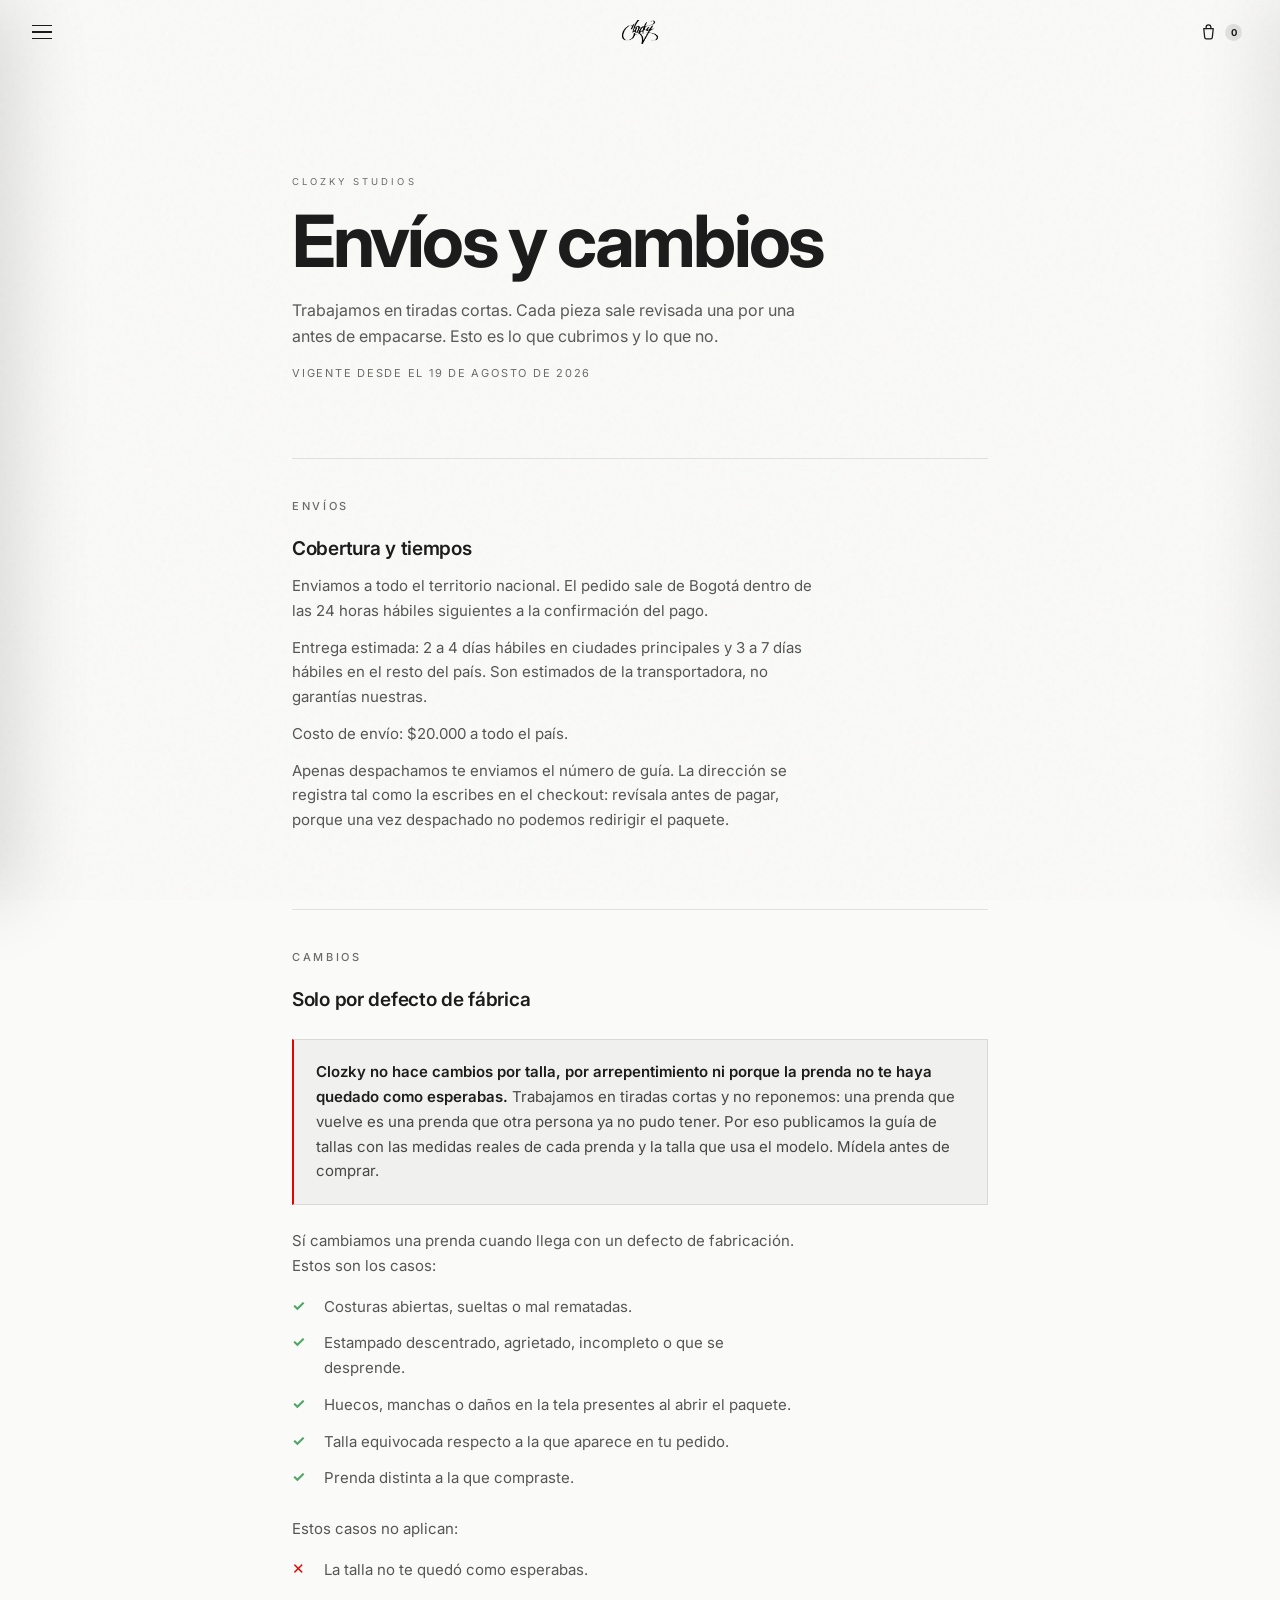
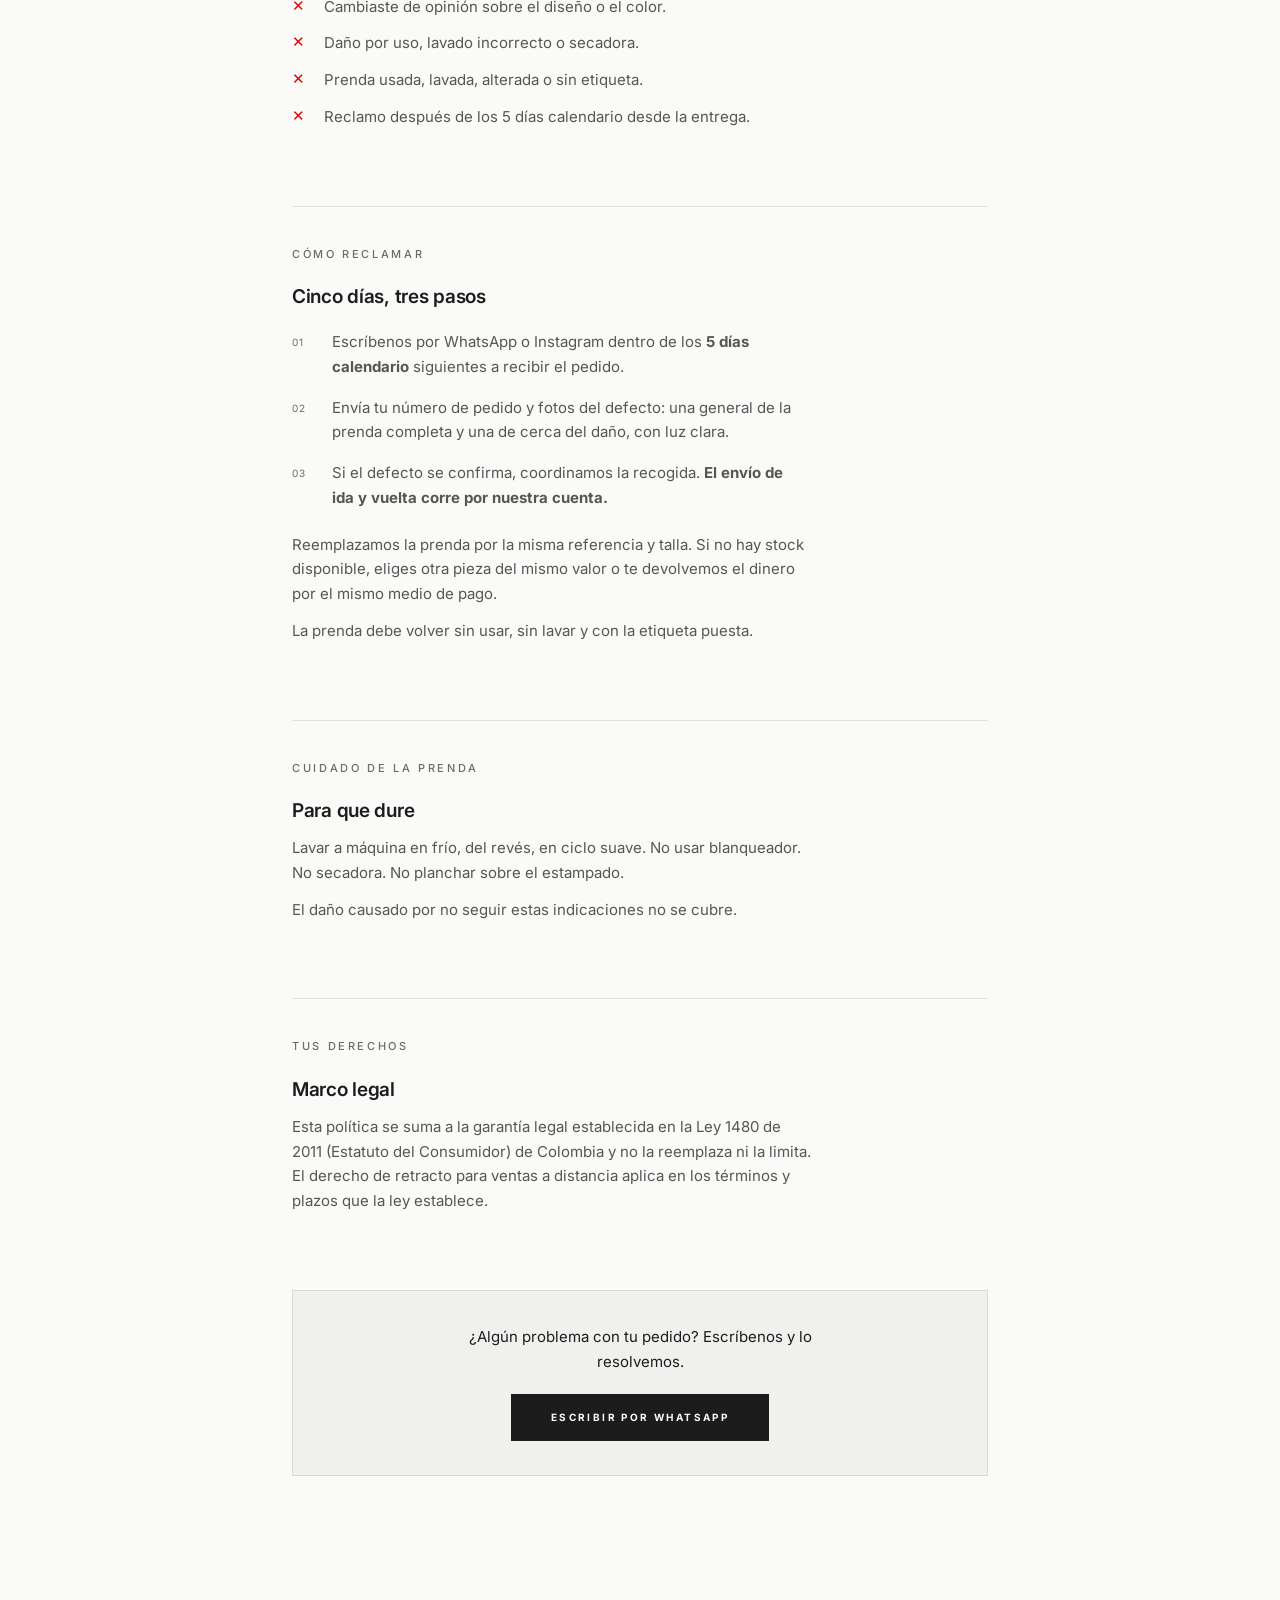
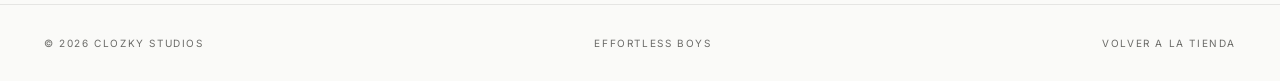
==== commit 88121c8b: "Share the bag drawer across all pages The cart sidebar only existed on index, so on the product page" ====
--- a/cambios.html
+++ b/cambios.html
@@ -96,7 +96,7 @@
     </div>
     <a class="hdr__logo" href="index.html" aria-label="Clozky — inicio"><img src="assets/logo.png" alt="Clozky"></a>
     <div class="hdr__side hdr__side--right">
-        <button class="cartbtn" onclick="location.href='index.html#shop'" aria-label="Ir a la tienda">
+        <button class="cartbtn" aria-label="Ir a la tienda">
             <svg viewBox="0 0 24 24" fill="none" stroke="currentColor" stroke-width="1.6"
                  stroke-linecap="round" stroke-linejoin="round" aria-hidden="true">
                 <path d="M6 7h12l-1.2 11.2a2 2 0 0 1-2 1.8H9.2a2 2 0 0 1-2-1.8L6 7Z"/>
@@ -243,5 +243,6 @@
 
 <script src="cart.js" defer></script>
 <script src="shell.js" defer></script>
+<script src="bolsa.js" defer></script>
 </body>
 </html>
--- a/shell.css
+++ b/shell.css
@@ -197,9 +197,124 @@
 .drawer__foot a:hover{ color:var(--ink); }
 
 /* ------------------------------------------------------------
+   5. BOLSA — barra lateral del carrito (la pinta bolsa.js)
+   ------------------------------------------------------------ */
+.bolsa-dim{
+  position:fixed; inset:0; z-index:1990;
+  background:rgba(28,28,28,0.28); backdrop-filter:blur(3px);
+  opacity:0; pointer-events:none; transition:opacity 400ms ease;
+}
+.bolsa-dim.on{ opacity:1; pointer-events:auto; }
+.cart-sidebar {
+    position: fixed; top: 0; right: -440px; width: 440px; height: 100vh;
+    background: var(--paper);
+    border-left: 1px solid rgba(28,28,28,0.08);
+    box-shadow: -24px 0 60px rgba(0,0,0,0.08);
+    z-index: 2000; display: flex; flex-direction: column;
+    transition: right 0.45s cubic-bezier(0.25,0.46,0.45,0.94);
+}
+/* En celular 100vh queda detrás de la barra del navegador y tapa el botón de pagar */
+@supports (height: 100dvh){ .cart-sidebar { height: 100dvh; } }
+.cart-sidebar.open { right: 0; }
+.cart-hdr {
+    padding: 24px 28px;
+    border-bottom: 1px solid rgba(28,28,28,0.08);
+    display: flex; justify-content: space-between; align-items: center;
+}
+.cart-hdr h3 { font-size: 11px; letter-spacing: 0.3em; text-transform: uppercase; }
+.cart-close {
+    background: none; border: none; color: var(--ink);
+    font-size: 28px; cursor: pointer; line-height: 1; opacity: 0.7;
+    transition: opacity 0.2s;
+}
+.cart-close:hover { opacity: 1; }
+.cart-body { flex: 1; overflow-y: auto; padding: 28px; }
+.cart-empty { text-align: center; padding: 64px 0; }
+.cart-empty p { font-size: 11px; letter-spacing: 0.25em; text-transform: uppercase; color: var(--gray-light); }
+.cart-item {
+    display: grid; grid-template-columns: 72px 1fr auto; gap: 16px;
+    padding: 18px 0; border-bottom: 1px solid rgba(28,28,28,0.05);
+}
+.ci-thumb {
+    width: 72px; height: 90px;
+    background: transparent;
+    display: flex; align-items: center; justify-content: center;
+    overflow: hidden; flex-shrink: 0;
+}
+/* Recorte con transparencia: 'contain' o se corta la prenda */
+.ci-thumb img { width: 100%; height: 100%; object-fit: contain; padding: 5px; }
+.ci-name { font-size: 11px; letter-spacing: 0.08em; text-transform: uppercase; margin-bottom: 6px; }
+.ci-detail { font-size: 10px; color: var(--gray-light); }
+.ci-price { font-family: 'Inter', sans-serif; font-weight: 700; letter-spacing: -0.03em; font-size: 20px; align-self: start; }
+.ci-side {
+    display: flex; flex-direction: column; align-items: flex-end; justify-content: space-between;
+}
+.ci-remove {
+    width: 32px; height: 32px; margin-right: -9px;
+    display: flex; align-items: center; justify-content: center;
+    background: none; border: 0; cursor: pointer;
+    color: var(--gray-light);
+    transition: color 0.2s, transform 160ms var(--ease-out);
+}
+.ci-remove:hover { color: var(--ink); }
+.ci-remove:active { transform: scale(0.9); }
+.cart-ftr {
+    padding: 24px 28px;
+    border-top: 1px solid rgba(28,28,28,0.08);
+}
+.cart-total-row {
+    display: flex; justify-content: space-between; align-items: baseline;
+    margin-bottom: 20px;
+}
+.cart-total-row span { font-size: 11px; letter-spacing: 0.25em; text-transform: uppercase; }
+.cart-total-price { font-family: 'Inter', sans-serif; font-weight: 700; letter-spacing: -0.03em; font-size: 26px; }
+.checkout-btn {
+    width: 100%; padding: 16px;
+    background: var(--ink); color: var(--paper);
+    border: none; cursor: pointer;
+    font-family: 'Inter', sans-serif;
+    font-size: 10px; letter-spacing: 0.32em; text-transform: uppercase; font-weight: 700;
+    margin-bottom: 14px;
+    transition: background 0.3s, color 0.3s;
+}
+.checkout-btn:hover { background: var(--red); color: #fff; }
+.checkout-note { font-size: 9px; letter-spacing: 0.2em; text-align: center; color: var(--gray-light); text-transform: uppercase; }
+
+.ci-qty-row { display: flex; align-items: center; margin-top: 8px; gap: 0; }
+.ci-qty-btn {
+    width: 26px; height: 26px; background: transparent;
+    border: 1px solid rgba(28,28,28,0.12); color: var(--ink);
+    font-size: 14px; line-height: 1; cursor: pointer;
+    display: flex; align-items: center; justify-content: center;
+    transition: background 0.2s;
+}
+.ci-qty-btn:hover { background: rgba(28,28,28,0.08); }
+.ci-qty-num {
+    min-width: 32px; height: 26px;
+    border-top: 1px solid rgba(28,28,28,0.12);
+    border-bottom: 1px solid rgba(28,28,28,0.12);
+    display: flex; align-items: center; justify-content: center;
+    font-size: 11px; letter-spacing: 0.06em;
+}
+.cart-sidebar{ color:var(--ink); font-family:'Inter',sans-serif; }
+.cart-sidebar p{ margin:0; }
+.cart-sidebar button{ font-family:inherit; }
+@media (max-width:900px){
+  .cart-sidebar { width: 100%; right: -100%; }
+  .cart-hdr { padding: 20px; }
+  .cart-body { padding: 20px; }
+  .cart-ftr { padding: 18px 20px; }
+  .cart-close { font-size: 32px; padding: 4px; }
+}
+@media (max-width:480px){
+  .cart-item { grid-template-columns: 64px 1fr auto; gap: 10px; }
+  .ci-thumb { width: 64px; height: 80px; }
+}
+
+/* ------------------------------------------------------------
    4. Accesibilidad
    ------------------------------------------------------------ */
 @media (prefers-reduced-motion:reduce){
-  .drawer,.scrim,.drawer__primary a{ transition-duration:.01ms; }
+  .drawer,.scrim,.drawer__primary a,.cart-sidebar,.bolsa-dim{ transition-duration:.01ms; }
   .drawer__primary a{ opacity:1; transform:none; }
 }
